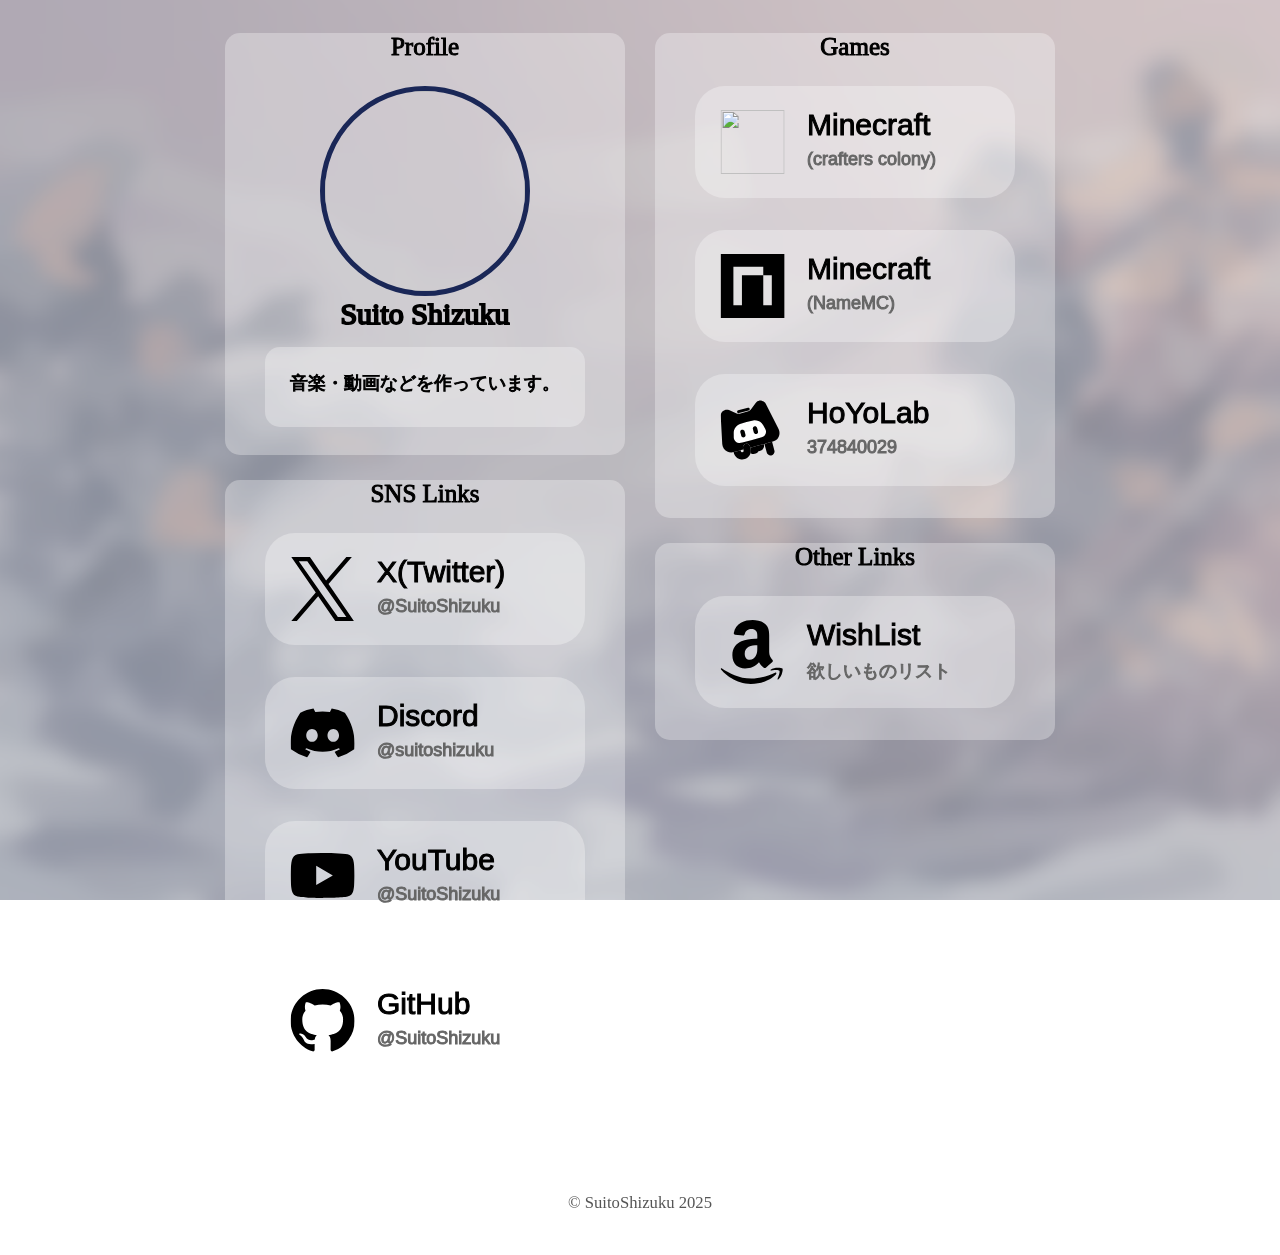
==== index.html @ c830a1cd "v1.4" ====
<!DOCTYPE html>
<html lang="ja">
<!-- V1.4 -->
<head>
    <meta charset="UTF-8">
    <meta name="viewport" content="width=device-width, initial-scale=1.0 user-scalable=no">
    <link rel="icon" href="images/site_icon.png" type="image/png">
    <link rel="stylesheet" href="style.css">
    <title>Shizukuのリンクまとめ</title>
    <meta name="description" content="SuitoShizukuのSNSやゲームのIDなどをまとめています。">
    <meta name="author" content="Shizuku">
    <meta name="theme-color" content="#1a2757">
    <meta http-equiv="Expires" content="0">
    <meta name="twitter:card" content="ShizukuのSNSとか">
    <meta name="twitter:site" content="@SuitoShizuku">
    <meta name="twitter:title" content="Shizuku's SNS">
    <meta name="twitter:description" content="SuitoShizukuのSNSやゲームのIDなどをまとめています。">
    <meta name="twitter:image" content="./images/banner">
    <meta property="og:url" content="https://links.suitomizu.com/">
    <meta property="og:type" content="article">
    <meta property="og:title" content="Shizukuのリンクまとめ">
    <meta property="og:description" content="SuitoShizukuのSNSやゲームのIDなどをまとめています。">
    <meta property="og:site_name" content="MizuSite">
    <meta property="og:image" content="https://links.suitomizu.com/images/banner.png">
</head>

<body>
    <div class="root">
        <div class="center">
            <div class="side-view">
                <div class="profile section">
                    <p class="title">Profile</p>
                    <img src="./images/icon.png" class="my-icon">
                    <div class="name">Suito Shizuku</div>
                    <div class="description">
                        <p class="description-text">音楽・動画などを作っています。</p>
                    </div>
                    <br>
                </div>
                <div class="links section">
                    <p class="title">SNS Links</p>
                    <div class="link-space">
                        <button class="link" onclick="window.open('https\:\/\/x.com/SuitoShizuku')">
                            <svg class="link-icon" width="calc(1200 * 0.08)" height="calc(1227 * 0.08)"
                                viewbox="0 0 1200 1227" xmlns="http://www.w3.org/2000/svg">
                                <path
                                    d="m714.163 519.284 446.727-519.284h-105.86l-387.893 450.887-309.809-450.887h-357.328l468.492 681.821-468.492 544.549h105.866l409.625-476.152 327.181 476.152h357.328l-485.863-707.086zm-144.998 168.544-47.468-67.894-377.686-540.2396h162.604l304.797 435.9906 47.468 67.894 396.2 566.721h-162.604l-323.311-462.446z">
                                </path>
                            </svg>
                            <a class="link-name">X(Twitter)</a>
                            <p class="link-subtext">@SuitoShizuku</p>
                        </button>
                    </div>
                    <div class="link-space">
                        <button class="link" onclick="window.open('https\:\/\/discord.com/users/926338244222812250')">
                            <svg xmlns="http://www.w3.org/2000/svg" width="96" height="96" fill="currentColor"
                                class="link-icon" viewBox="0 0 16 16">
                                <path
                                    d="M13.545 2.907a13.2 13.2 0 0 0-3.257-1.011.05.05 0 0 0-.052.025c-.141.25-.297.577-.406.833a12.2 12.2 0 0 0-3.658 0 8 8 0 0 0-.412-.833.05.05 0 0 0-.052-.025c-1.125.194-2.22.534-3.257 1.011a.04.04 0 0 0-.021.018C.356 6.024-.213 9.047.066 12.032q.003.022.021.037a13.3 13.3 0 0 0 3.995 2.02.05.05 0 0 0 .056-.019q.463-.63.818-1.329a.05.05 0 0 0-.01-.059l-.018-.011a9 9 0 0 1-1.248-.595.05.05 0 0 1-.02-.066l.015-.019q.127-.095.248-.195a.05.05 0 0 1 .051-.007c2.619 1.196 5.454 1.196 8.041 0a.05.05 0 0 1 .053.007q.121.1.248.195a.05.05 0 0 1-.004.085 8 8 0 0 1-1.249.594.05.05 0 0 0-.03.03.05.05 0 0 0 .003.041c.24.465.515.909.817 1.329a.05.05 0 0 0 .056.019 13.2 13.2 0 0 0 4.001-2.02.05.05 0 0 0 .021-.037c.334-3.451-.559-6.449-2.366-9.106a.03.03 0 0 0-.02-.019m-8.198 7.307c-.789 0-1.438-.724-1.438-1.612s.637-1.613 1.438-1.613c.807 0 1.45.73 1.438 1.613 0 .888-.637 1.612-1.438 1.612m5.316 0c-.788 0-1.438-.724-1.438-1.612s.637-1.613 1.438-1.613c.807 0 1.451.73 1.438 1.613 0 .888-.631 1.612-1.438 1.612" />
                            </svg>
                            <a class="link-name">Discord</a>
                            <p class="link-subtext">@suitoshizuku</p>
                        </button>
                    </div>
                    <div class="link-space">
                        <button class="link" onclick="window.open('https\:\/\/youtube.com/@SuitoShizuku')">
                            <svg xmlns="http://www.w3.org/2000/svg" width="96" height="96" fill="currentColor"
                                class="link-icon" viewBox="0 0 16 16">
                                <path
                                    d="M8.051 1.999h.089c.822.003 4.987.033 6.11.335a2.01 2.01 0 0 1 1.415 1.42c.101.38.172.883.22 1.402l.01.104.022.26.008.104c.065.914.073 1.77.074 1.957v.075c-.001.194-.01 1.108-.082 2.06l-.008.105-.009.104c-.05.572-.124 1.14-.235 1.558a2.01 2.01 0 0 1-1.415 1.42c-1.16.312-5.569.334-6.18.335h-.142c-.309 0-1.587-.006-2.927-.052l-.17-.006-.087-.004-.171-.007-.171-.007c-1.11-.049-2.167-.128-2.654-.26a2.01 2.01 0 0 1-1.415-1.419c-.111-.417-.185-.986-.235-1.558L.09 9.82l-.008-.104A31 31 0 0 1 0 7.68v-.123c.002-.215.01-.958.064-1.778l.007-.103.003-.052.008-.104.022-.26.01-.104c.048-.519.119-1.023.22-1.402a2.01 2.01 0 0 1 1.415-1.42c.487-.13 1.544-.21 2.654-.26l.17-.007.172-.006.086-.003.171-.007A100 100 0 0 1 7.858 2zM6.4 5.209v4.818l4.157-2.408z" />
                            </svg>
                            <a class="link-name">YouTube</a>
                            <p class="link-subtext">@SuitoShizuku</p>
                        </button>
                    </div>
                    <div class="link-space">
                        <button class="link" onclick="window.open('https\:\/\/github.com/SuitoShizuku')">
                            <svg class="link-icon" xmlns="http://www.w3.org/2000/svg" viewBox="0 0 16 16" width="96"
                                height="96">
                                <path fill-rule="evenodd"
                                    d="M8 0C3.58 0 0 3.58 0 8c0 3.54 2.29 6.53 5.47 7.59.4.07.55-.17.55-.38 0-.19-.01-.82-.01-1.49-2.01.37-2.53-.49-2.69-.94-.09-.23-.48-.94-.82-1.13-.28-.15-.68-.52-.01-.53.63-.01 1.08.58 1.23.82.72 1.21 1.87.87 2.33.66.07-.52.28-.87.51-1.07-1.78-.2-3.64-.89-3.64-3.95 0-.87.31-1.59.82-2.15-.08-.2-.36-1.02.08-2.12 0 0 .67-.21 2.2.82.64-.18 1.32-.27 2-.27.68 0 1.36.09 2 .27 1.53-1.04 2.2-.82 2.2-.82.44 1.1.16 1.92.08 2.12.51.56.82 1.27.82 2.15 0 3.07-1.87 3.75-3.65 3.95.29.25.54.73.54 1.48 0 1.07-.01 1.93-.01 2.2 0 .21.15.46.55.38A8.013 8.013 0 0016 8c0-4.42-3.58-8-8-8z">
                                </path>
                            </svg>
                            <a class="link-name">GitHub</a>
                            <p class="link-subtext">@SuitoShizuku</p>
                        </button>
                    </div>
                </div>
            </div>
            <div class="side-view">
                <div class="links games section">
                    <p class="title">Games</p>
                    <div class="link-space">
                        <button class="link"
                            onclick="window.open('https\:\/\/minecraft-mcworld.com/author/2bc1e621463874087d52cda084023d1f29a68684/')">
                            <img src="https://minecraft-mcworld.com/wp-content/uploads/crafters_colony_logo_icon_black.png"
                                , height="96" width="96" class="link-icon">
                            <a class="link-name">Minecraft</a>
                            <p class="link-subtext">(crafters colony)</p>
                        </button>
                    </div>
                    <div class="link-space">
                        <button class="link" onclick="window.open('https\:\/\/ja.namemc.com/profile/zKtn')">
                            <svg xmlns="http://www.w3.org/2000/svg" viewBox="0 0 24 24" height="96" width="96"
                                class="link-icon">
                                <path d="M0 0v24h24V0Zm4.8 4.8H16V8h3.2v11.2H16V8H8v11.2H4.8V8Z" fill="#000000"
                                    stroke-width="1" />
                            </svg>
                            <a class="link-name">Minecraft</a>
                            <p class="link-subtext">(NameMC)</p>
                        </button>
                    </div>
                    <div class="link-space">
                        <button class="link"
                            onclick="window.open('https\:\/\/www.hoyolab.com/accountCenter/postList?id=374840029')">
                            <svg xmlns="http://www.w3.org/2000/svg" class="link-icon" viewBox="0 0 807 807">
                                <defs>
                                    <style>
                                        .st0 {
                                            fill: #fff;
                                        }

                                        .st1 {
                                            stroke: #000;
                                        }

                                        .st1,
                                        .st2 {
                                            stroke-miterlimit: 10;
                                            stroke-width: 0px;
                                        }

                                        .st2 {
                                            fill: none;
                                            stroke: #fff;
                                        }
                                    </style>
                                </defs>
                                <path class="st0"
                                    d="M410.41,282.51c37.83-7.39,78.75,5.15,105.79,32.61,15.6,15.09,24.41,35.25,35.27,53.67,6.62,12.57,15.21,24.35,18.74,38.31,5.91,22.06.46,46.75-14.1,64.35-9.57,11.84-23.06,20.17-37.63,24.36-80.19,25.06-161.41,46.89-243.24,65.93-14.35,3.02-28.79,7.76-43.65,6.02-26.19-2.3-50.27-20.08-60.1-44.47-6.87-15.4-5.54-32.56-5.84-48.97.22-22.48-2.51-45.5,3.99-67.39,9.89-36.64,38.63-67.32,74.42-79.8,54.09-19.39,109.86-34.19,166.35-44.62M424.62,358.19c-13.02,4.16-21.17,19.07-17.55,32.3,3.91,15.06,7.94,30.09,12.1,45.08,3.67,13.51,18.88,22.35,32.43,18.67,14.25-2.99,23.92-18.79,20.07-32.85-3.92-15.34-8.03-30.63-12.32-45.88-4.16-14.11-20.92-22.54-34.72-17.33M266.63,400.52c-13.24,4.15-21.44,19.39-17.58,32.76,4.07,15.24,7.95,30.56,12.37,45.7,4.24,13.65,20.35,21.83,33.87,17.16,13.43-3.89,22.01-19.17,18.19-32.66-4.02-15.37-7.99-30.78-12.41-46.03-4.35-13.82-20.81-21.97-34.43-16.93" />
                                <path class="st1"
                                    d="M424.62,358.19c13.81-5.2,30.56,3.22,34.72,17.33,4.29,15.24,8.39,30.54,12.31,45.88,3.86,14.05-5.82,29.85-20.06,32.85-13.55,3.67-28.76-5.16-32.43-18.68-4.16-14.99-8.2-30.02-12.1-45.08-3.62-13.23,4.53-28.14,17.56-32.3M266.63,400.52c13.63-5.04,30.09,3.11,34.43,16.93,4.42,15.25,8.39,30.65,12.41,46.03,3.82,13.49-4.76,28.77-18.19,32.66-13.51,4.68-29.62-3.51-33.87-17.16-4.41-15.14-8.29-30.46-12.37-45.7-3.86-13.36,4.35-28.61,17.59-32.76M552.78,578.97c32.19-8.15,64.28-16.74,96.24-25.75,10.44,37.07,20.13,74.39,30.05,111.63,6.82,26.67-12.97,55.9-40,60.11-24.7,5.04-50.9-12.03-57.06-36.28-9.75-36.58-19.81-73.06-29.23-109.7M282.71,614.42c3.64-19.64,21.5-35.29,41.41-36.49,15.68-1.07,31.61,6.66,40.44,19.68,5.98,8.54,7.8,19.03,10.56,28.89,7.29,22.8,9.37,47.71,2.21,70.82-6.79,22.32-20.7,42.44-39.47,56.3-22.41,16.77-51.44,24.35-79.18,20.65-31.54-3.95-60.84-22.54-77.81-49.4-8.26-12.57-12.95-27.06-16.46-41.57.92-.26,2.76-.82,3.67-1.11,28.06-7.37,56.19-14.57,84.04-22.68,2.3,7.67,3.1,17.07,10.58,21.72,8.71,6.2,22.24,2.41,26.48-7.39,3.91-7.73-.06-16.13-1.9-23.8-3.01-11.57-7.54-23.54-4.58-35.62" />
                                <path
                                    d="M453.74,50.93c17.47-15.45,42.35-21.9,65.12-16.96,22.46,4.53,42.07,20.16,52.2,40.61,49.24,96.86,98.33,193.76,147.5,290.66,5.06,10.17,10.55,20.13,15.13,30.56,11.23,25.62,12.26,55.43,3.05,81.82-9.07,26.73-28.57,49.71-53.47,62.99-10.71,5.96-22.54,9.31-34.25,12.61-31.96,9.01-64.05,17.6-96.24,25.75-1.42.31-4.25.96-5.67,1.28-57.25,15.74-114.68,30.75-171.98,46.25-2.76-9.86-4.58-20.34-10.57-28.88-8.83-13.02-24.76-20.76-40.44-19.69-19.92,1.21-37.78,16.85-41.41,36.49-2.97,12.07,1.56,24.04,4.58,35.61-11.73,3.11-23.5,6.13-35.16,9.48-27.87,8.12-55.99,15.32-84.05,22.68-27.9,7.74-58.64,6.18-84.61-7.17-36.01-17.46-60.8-55.21-62.8-95.14C14.17,462.2,7.93,344.51,1.55,226.81,0,204.48,9.11,181.76,25.65,166.65c20.91-19.81,53.57-25.53,80.03-14.22,32.34,14.04,64.44,28.63,96.76,42.69,11.98,5.22,25.63,5.86,38.14,2.26,36.58-9.79,73.18-19.54,109.72-29.42,12.73-3.36,23.89-11.05,31.56-21.75,17.17-23.41,34.21-46.91,51.33-70.35,6.4-8.64,12.29-17.87,20.55-24.92M410.41,282.51c-56.5,10.44-112.26,25.24-166.36,44.63-35.79,12.48-64.53,43.16-74.43,79.8-6.49,21.88-3.77,44.91-3.98,67.39.29,16.41-1.04,33.56,5.84,48.96,9.82,24.39,33.9,42.17,60.09,44.48,14.86,1.73,29.31-2.99,43.65-6.03,81.83-19.03,163.04-40.86,243.24-65.92,14.57-4.19,28.07-12.52,37.64-24.35,14.55-17.61,20-42.3,14.09-64.36-3.53-13.95-12.11-25.74-18.74-38.31-10.86-18.42-19.66-38.58-35.27-53.67-27.05-27.46-67.97-40-105.78-32.61" />
                                <path
                                    d="M345.02,122.41c10.08-2.84,21.23,4.95,22.25,15.3,1.4,9.07-5.2,18.15-14.09,20.06-40.56,10.92-81.13,21.78-121.72,32.58-10.1,3.31-21.74-4.05-23.06-14.57-1.66-8.97,4.62-18.28,13.44-20.38,41.04-11.08,82.11-22.07,123.19-32.99M375.13,626.5c57.3-15.51,114.74-30.52,171.98-46.25-.33.74-.95,2.23-1.27,2.98,5.82,20.72,1.6,44.06-11.88,60.95-13.21,17.43-34.99,26.77-56.64,26.63-7.43,13.4-19.09,24.54-33.28,30.53-19.1,8.34-42.06,7.31-60.2-3.07-1.92-1.5-4.27-1.21-6.51-.93,7.16-23.12,5.09-48.02-2.21-70.83" />
                                <path class="st2"
                                    d="M252.15,659.56c2.29,7.67,3.1,17.03,10.56,21.67,8.71,6.2,22.24,2.41,26.48-7.39,3.91-7.73-.06-16.13-1.9-23.8-3.01-11.57-7.54-23.54-4.58-35.62M168.09,682.19,282.71,614.42c3.64-19.64,21.5-35.29,41.41-36.49,15.68-1.07,31.61,6.66,40.44,19.68,5.98,8.54,7.8,19.03,10.56,28.89,7.29,22.8,9.37,47.71,2.21,70.82-6.79,22.32-20.7,42.44-39.47,56.3-22.41,16.77-51.44,24.35-79.18,20.65-31.54-3.95-60.84-22.54-77.81-49.4-8.25-12.56-12.94-27.03-16.44-41.52" />
                            </svg>
                            <a class="link-name">HoYoLab</a>
                            <p class="link-subtext">374840029</p>
                        </button>
                    </div>
                </div>
                <div class="links others section">
                    <p class="title">Other Links</p>
                    <div class="link-space">
                        <button class="link" onclick="window.open('https\:\/\/wishlist.suitomizu.com')">
                            <svg xmlns="http://www.w3.org/2000/svg" width="96" height="96" fill="currentColor"
                                class="link-icon" viewBox="0 0 16 16">
                                <path
                                    d="M10.813 11.968c.157.083.36.074.5-.05l.005.005a90 90 0 0 1 1.623-1.405c.173-.143.143-.372.006-.563l-.125-.17c-.345-.465-.673-.906-.673-1.791v-3.3l.001-.335c.008-1.265.014-2.421-.933-3.305C10.404.274 9.06 0 8.03 0 6.017 0 3.77.75 3.296 3.24c-.047.264.143.404.316.443l2.054.22c.19-.009.33-.196.366-.387.176-.857.896-1.271 1.703-1.271.435 0 .929.16 1.188.55.264.39.26.91.257 1.376v.432q-.3.033-.621.065c-1.113.114-2.397.246-3.36.67C3.873 5.91 2.94 7.08 2.94 8.798c0 2.2 1.387 3.298 3.168 3.298 1.506 0 2.328-.354 3.489-1.54l.167.246c.274.405.456.675 1.047 1.166ZM6.03 8.431C6.03 6.627 7.647 6.3 9.177 6.3v.57c.001.776.002 1.434-.396 2.133-.336.595-.87.961-1.465.961-.812 0-1.286-.619-1.286-1.533M.435 12.174c2.629 1.603 6.698 4.084 13.183.997.28-.116.475.078.199.431C13.538 13.96 11.312 16 7.57 16 3.832 16 .968 13.446.094 12.386c-.24-.275.036-.4.199-.299z" />
                                <path
                                    d="M13.828 11.943c.567-.07 1.468-.027 1.645.204.135.176-.004.966-.233 1.533-.23.563-.572.961-.762 1.115s-.333.094-.23-.137c.105-.23.684-1.663.455-1.963-.213-.278-1.177-.177-1.625-.13l-.09.009q-.142.013-.233.024c-.193.021-.245.027-.274-.032-.074-.209.779-.556 1.347-.623" />
                            </svg>
                            <a class="link-name">WishList</a>
                            <p class="link-subtext">欲しいものリスト</p>
                        </button>
                    </div>
                </div>
            </div>
        </div>
    </div>
</body>
<footer class="footer">
    <div class="footer-text">
        <small>&copy; SuitoShizuku 2025</small>
    </div>
</footer>

</html>
---- style.css ----
:root {
    background-image: url("./images/background.png");
    background-size: cover;
    background-position-x: 50%;
    background-attachment: fixed;
    display: flex;
    justify-content: center;
    font-family: 'ヒラギノ角ゴシック', 'Meiryo UI';
    user-select: none;
    -webkit-user-select: none;
    -webkit-user-drag: none;
    -moz-user-select: none;
    -ms-user-select: none;
}

.can-selection {
    user-select: text;
}

@media screen and (max-width: 900px) {

    .center {
        text-align: center;
        margin: 0 auto;
        min-width: 450px;
    }


    .section {
        margin: auto;
        max-width: 400px;
        -webkit-text-stroke-width: 1px;
        font-size: 25px;
        border-radius: 15px;
        background-color: rgba(255, 255, 255, 0.3);
    }

}
@media screen and (min-width: 901px) {

    .center {
        text-align: center;
        margin: 0 auto;
        max-width: 900px;
        display: flex;
        justify-content: space-around;
    }


    .section {
        margin: auto;
        max-width: 400px;
        -webkit-text-stroke-width: 1px;
        font-size: 25px;
        border-radius: 15px;
        background-color: rgba(255, 255, 255, 0.3);
    }

    .side-view{
        width: 430px;
    }

}

.my-icon {
    pointer-events: none;
    border-radius: 50%;
    height: 200px;
    width: 200px;
    border-width: 5px;
    border-color: #1a2757;
    border-style: solid;
}

.description {
    width: 20rem;
    height: 80px;
    border-radius: 15px;
    background-color: rgba(255, 255, 255, 0.3);
    font-size: 18px;
    margin: 0 auto;
    position: relative;
}

.description-text {
    position: absolute;
    top: 50%;
    left: 50%;
    transform: translate(-50%, -140%);
    width: 15em;
}

.name {
    font-size: 30px;
    -webkit-text-stroke-width: 2px;
    -webkit-text-stroke-color: #000;
    color: #000;
    height: 50px;
}

.link-space {
    height: 9rem;
}

.link {
    width: 20rem;
    height: 7rem;
    background-color: rgba(255, 255, 255, 0.3);
    color: #000;
    border-radius: 30px;
    border-width: 0px;
    position: relative;
    transition: 0.2s;
}

.link:hover {
    transform: scale(1.1);
}

@keyframes scale-up {
    to {
        transform: scale(1.1);
    }
}

.link-icon {
    width: 4rem;
    height: 4rem;
    position: absolute;
    top: 50%;
    left: 0%;
    transform: translate(40%, -50%);
}

.link-name {
    font-size: 30px;
    -webkit-text-stroke-width: 1px;
    -webkit-text-stroke-color: #000;
    color: #000;
    text-align: left;
    position: absolute;
    top: 20%;
    left: 35%;
    transform: translate(0%, 0%);
}

.link-subtext {
    font-size: 18px;
    -webkit-text-stroke-width: 1px;
    -webkit-text-stroke-color: #666;
    color: #666;
    text-align: left;
    position: absolute;
    top: 40%;
    left: 35%;
    transform: translate(0%, 0%);
}

.footer {
    height: 130px;
    text-align: center;
    position: relative;
}

.footer-text {
    background: rgba(255, 255, 255, 0);
    border-top: 3px solid rgba(255, 255, 255, 0.3);
    color: #555;
    font-size: 20px;
    position: absolute;
    width: 100%;
    height: 50%;
    top: 60%;
    left: 0%;
    transform: translate(0%, 0%);
}
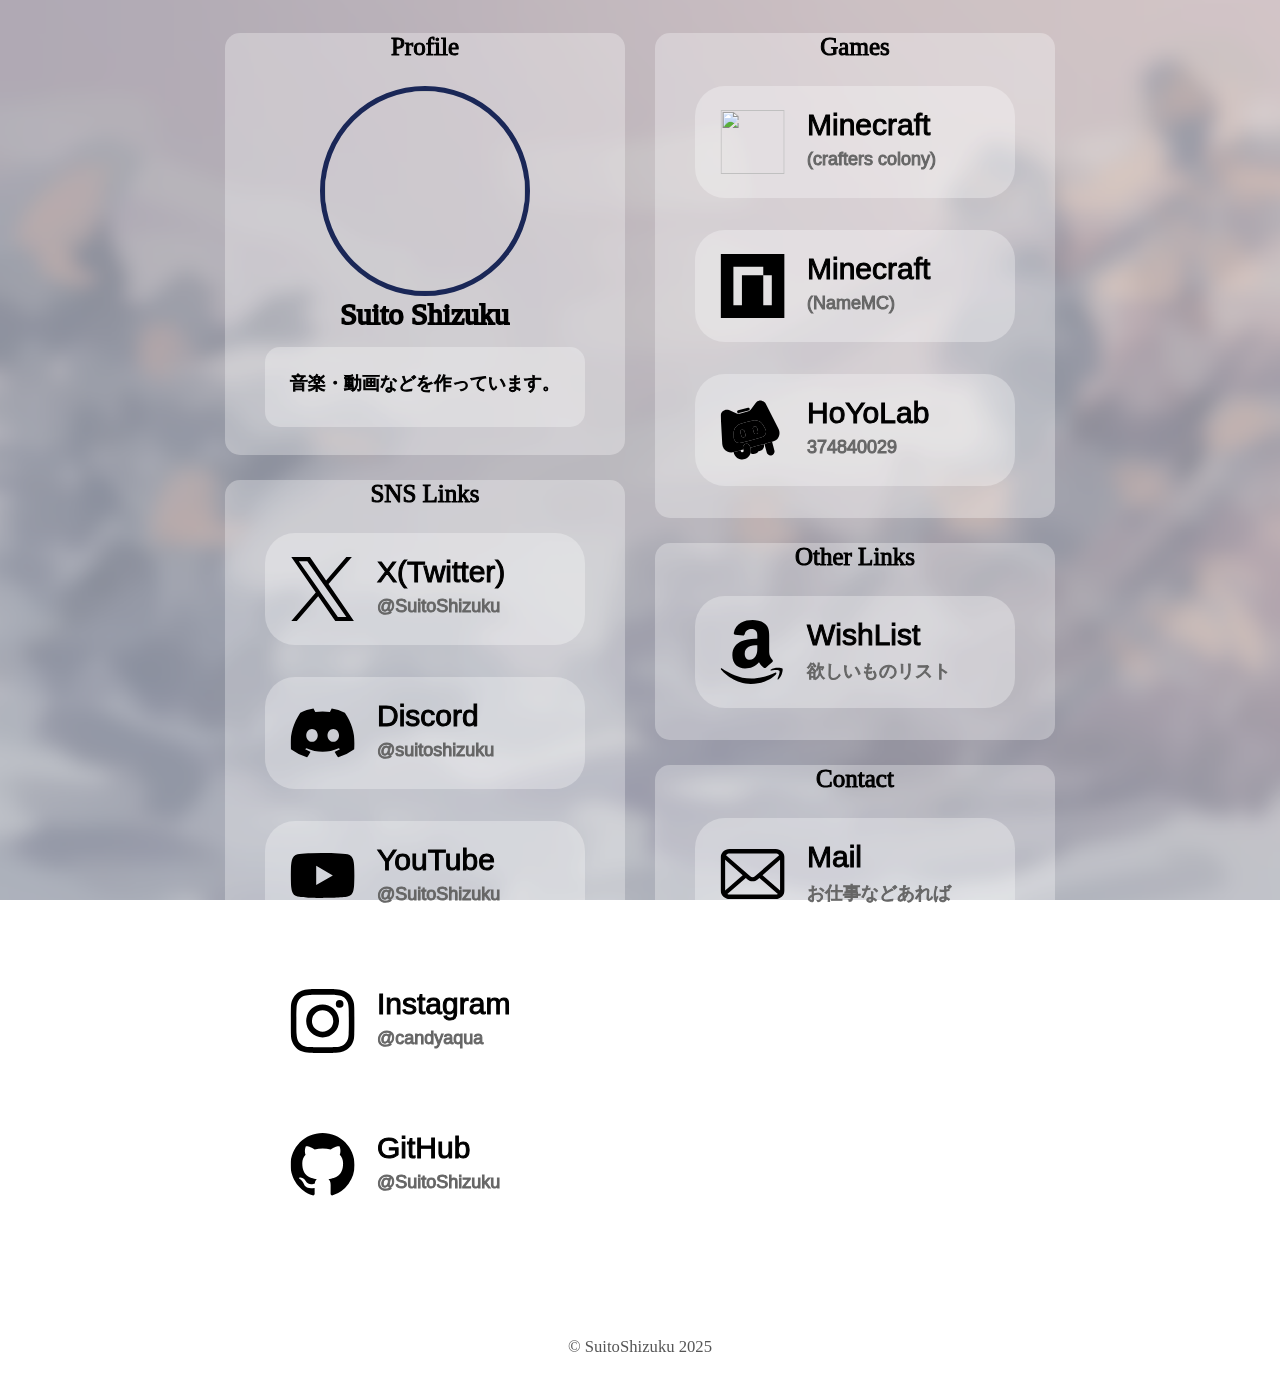
==== commit 206a71e0: "v1.5" ====
--- a/index.html
+++ b/index.html
@@ -1,6 +1,7 @@
 <!DOCTYPE html>
 <html lang="ja">
-<!-- V1.4 -->
+<!-- V1.5 -->
+
 <head>
     <meta charset="UTF-8">
     <meta name="viewport" content="width=device-width, initial-scale=1.0 user-scalable=no">
@@ -74,7 +75,19 @@
                         </button>
                     </div>
                     <div class="link-space">
-                        <button class="link" onclick="window.open('https\:\/\/github.com/SuitoShizuku')">
+                        <button class="link" onclick="window.open('https\:\/\/www.instagram.com/candyaqua/')">
+                            <svg xmlns="http://www.w3.org/2000/svg" id="Layer_1" data-name="Layer 1"
+                                viewBox="0 0 1000 1000" class="link-icon" height="96" width="96">
+                                <path
+                                    d="M295.42,6c-53.2,2.51-89.53,11-121.29,23.48-32.87,12.81-60.73,30-88.45,57.82S40.89,143,28.17,175.92c-12.31,31.83-20.65,68.19-23,121.42S2.3,367.68,2.56,503.46,3.42,656.26,6,709.6c2.54,53.19,11,89.51,23.48,121.28,12.83,32.87,30,60.72,57.83,88.45S143,964.09,176,976.83c31.8,12.29,68.17,20.67,121.39,23s70.35,2.87,206.09,2.61,152.83-.86,206.16-3.39S799.1,988,830.88,975.58c32.87-12.86,60.74-30,88.45-57.84S964.1,862,976.81,829.06c12.32-31.8,20.69-68.17,23-121.35,2.33-53.37,2.88-70.41,2.62-206.17s-.87-152.78-3.4-206.1-11-89.53-23.47-121.32c-12.85-32.87-30-60.7-57.82-88.45S862,40.87,829.07,28.19c-31.82-12.31-68.17-20.7-121.39-23S637.33,2.3,501.54,2.56,348.75,3.4,295.42,6m5.84,903.88c-48.75-2.12-75.22-10.22-92.86-17-23.36-9-40-19.88-57.58-37.29s-28.38-34.11-37.5-57.42c-6.85-17.64-15.1-44.08-17.38-92.83-2.48-52.69-3-68.51-3.29-202s.22-149.29,2.53-202c2.08-48.71,10.23-75.21,17-92.84,9-23.39,19.84-40,37.29-57.57s34.1-28.39,57.43-37.51c17.62-6.88,44.06-15.06,92.79-17.38,52.73-2.5,68.53-3,202-3.29s149.31.21,202.06,2.53c48.71,2.12,75.22,10.19,92.83,17,23.37,9,40,19.81,57.57,37.29s28.4,34.07,37.52,57.45c6.89,17.57,15.07,44,17.37,92.76,2.51,52.73,3.08,68.54,3.32,202s-.23,149.31-2.54,202c-2.13,48.75-10.21,75.23-17,92.89-9,23.35-19.85,40-37.31,57.56s-34.09,28.38-57.43,37.5c-17.6,6.87-44.07,15.07-92.76,17.39-52.73,2.48-68.53,3-202.05,3.29s-149.27-.25-202-2.53m407.6-674.61a60,60,0,1,0,59.88-60.1,60,60,0,0,0-59.88,60.1M245.77,503c.28,141.8,115.44,256.49,257.21,256.22S759.52,643.8,759.25,502,643.79,245.48,502,245.76,245.5,361.22,245.77,503m90.06-.18a166.67,166.67,0,1,1,167,166.34,166.65,166.65,0,0,1-167-166.34"
+                                    transform="translate(-2.5 -2.5)" />
+                            </svg>
+                            <a class="link-name">Instagram</a>
+                            <p class="link-subtext">@candyaqua</p>
+                        </button>
+                    </div>
+                    <div class="link-space">
+                        <button class="link" onclick="window.open('https\:\/\/github.com/SuitoShizuku/')">
                             <svg class="link-icon" xmlns="http://www.w3.org/2000/svg" viewBox="0 0 16 16" width="96"
                                 height="96">
                                 <path fill-rule="evenodd"
@@ -165,6 +178,40 @@
                             </svg>
                             <a class="link-name">WishList</a>
                             <p class="link-subtext">欲しいものリスト</p>
+                        </button>
+                    </div>
+                </div>
+                <div class="links contact section">
+                    <p class="title">Contact</p>
+                    <div class="link-space">
+                        <button class="link"
+                            onclick="window.open('mailto\:\/\/mizumochi@suitomizu.com?body=\n\n\nlinks.suitomizu.comより')">
+                            <svg version="1.1" id="_x32_" class="link-icon" xmlns="http://www.w3.org/2000/svg"
+                                xmlns:xlink="http://www.w3.org/1999/xlink" x="0px" y="0px" viewBox="0 0 512 512"
+                                height="96" width="96" xml:space="preserve">
+                                <style type="text/css">
+                                    .st0 {
+                                        fill: #000;
+                                    }
+                                </style>
+                                <g>
+                                    <path class="st0" d="M510.678,112.275c-2.308-11.626-7.463-22.265-14.662-31.054c-1.518-1.915-3.104-3.63-4.823-5.345
+		c-12.755-12.818-30.657-20.814-50.214-20.814H71.021c-19.557,0-37.395,7.996-50.21,20.814c-1.715,1.715-3.301,3.43-4.823,5.345
+		C8.785,90.009,3.63,100.649,1.386,112.275C0.464,116.762,0,121.399,0,126.087V385.92c0,9.968,2.114,19.55,5.884,28.203
+		c3.497,8.26,8.653,15.734,14.926,22.001c1.59,1.586,3.169,3.044,4.892,4.494c12.286,10.175,28.145,16.32,45.319,16.32h369.958
+		c17.18,0,33.108-6.145,45.323-16.384c1.718-1.386,3.305-2.844,4.891-4.43c6.27-6.267,11.425-13.741,14.994-22.001v-0.064
+		c3.769-8.653,5.812-18.171,5.812-28.138V126.087C512,121.399,511.543,116.762,510.678,112.275z M46.509,101.571
+		c6.345-6.338,14.866-10.175,24.512-10.175h369.958c9.646,0,18.242,3.837,24.512,10.175c1.122,1.129,2.179,2.387,3.112,3.637
+		L274.696,274.203c-5.348,4.687-11.954,7.002-18.696,7.002c-6.674,0-13.276-2.315-18.695-7.002L43.472,105.136
+		C44.33,103.886,45.387,102.7,46.509,101.571z M36.334,385.92V142.735L176.658,265.15L36.405,387.435
+		C36.334,386.971,36.334,386.449,36.334,385.92z M440.979,420.597H71.021c-6.281,0-12.158-1.651-17.174-4.552l147.978-128.959
+		l13.815,12.018c11.561,10.046,26.028,15.134,40.36,15.134c14.406,0,28.872-5.088,40.432-15.134l13.808-12.018l147.92,128.959
+		C453.137,418.946,447.26,420.597,440.979,420.597z M475.666,385.92c0,0.529,0,1.051-0.068,1.515L335.346,265.221L475.666,142.8
+		V385.92z"></path>
+                                </g>
+                            </svg>
+                            <a class="link-name">Mail</a>
+                            <p class="link-subtext">お仕事などあれば</p>
                         </button>
                     </div>
                 </div>
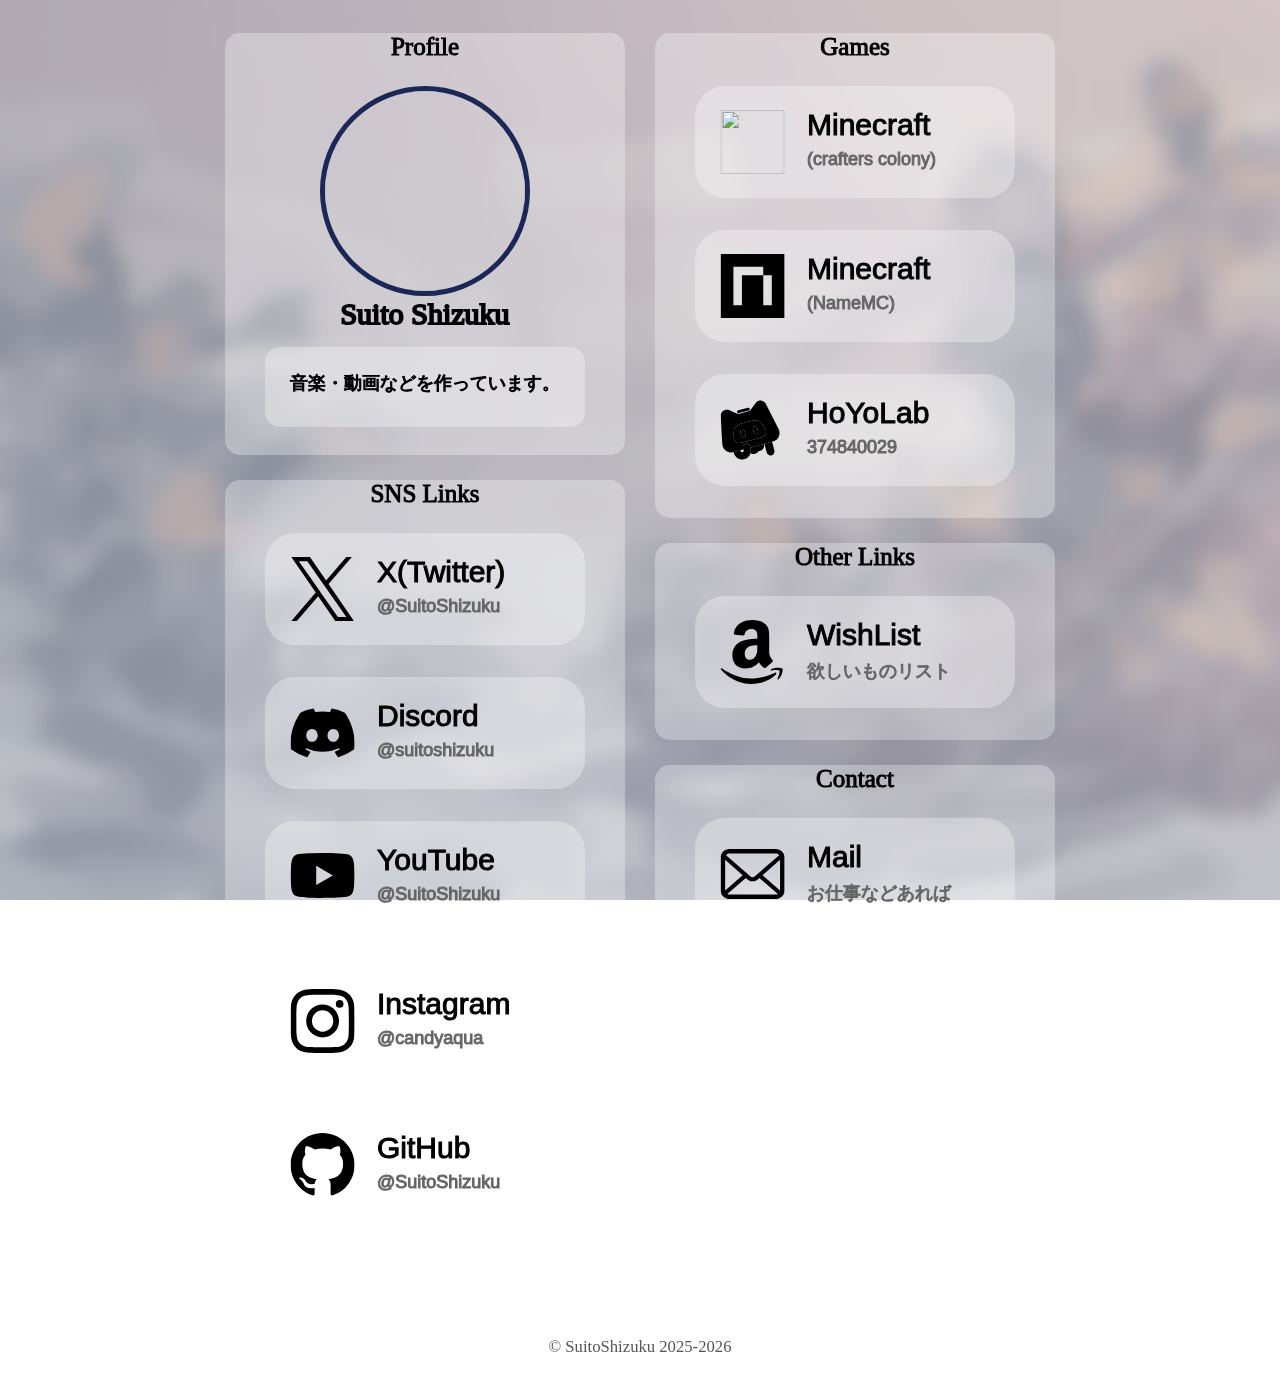
==== commit c255037b: "Update copyright year in footer" ====
--- a/index.html
+++ b/index.html
@@ -221,8 +221,8 @@
 </body>
 <footer class="footer">
     <div class="footer-text">
-        <small>&copy; SuitoShizuku 2025</small>
+        <small>&copy; SuitoShizuku 2025-2026</small>
     </div>
 </footer>
 
-</html>+</html>
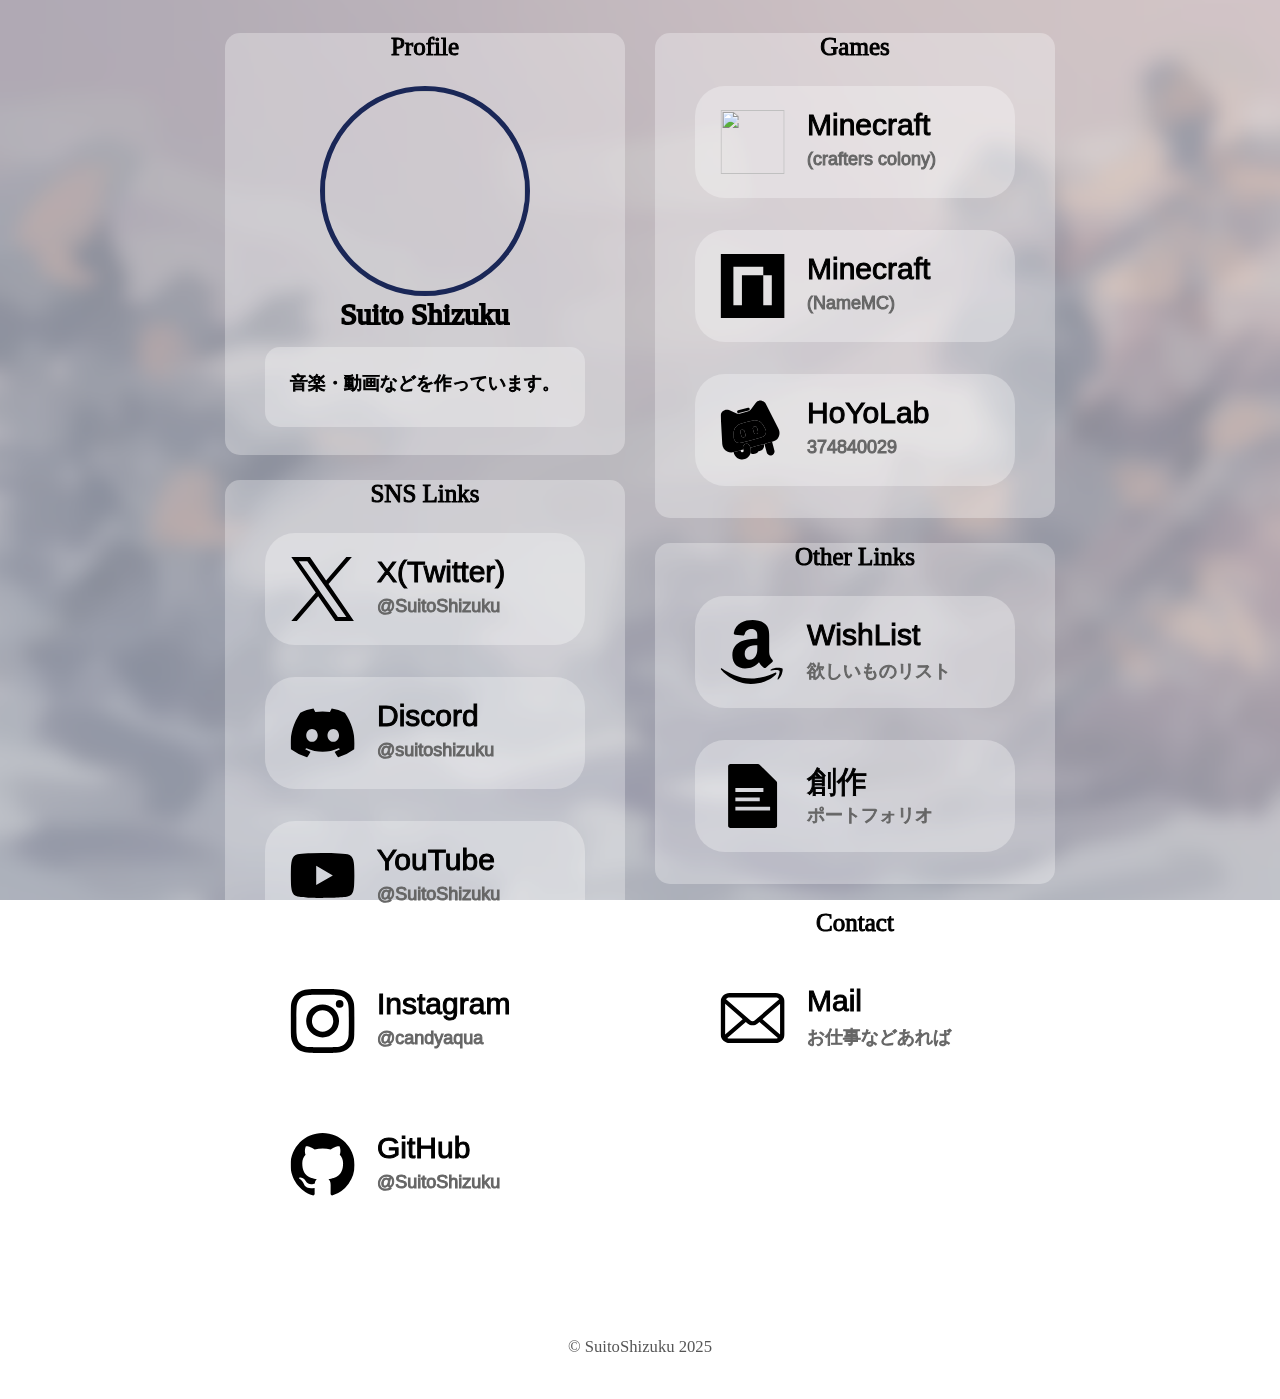
==== commit c6aa1c52: "v1.6 ポートフォリオ追加" ====
--- a/index.html
+++ b/index.html
@@ -178,6 +178,15 @@
                             </svg>
                             <a class="link-name">WishList</a>
                             <p class="link-subtext">欲しいものリスト</p>
+                        </button>
+                    </div>
+                    <div class="link-space">
+                        <button class="link" onclick="window.open('https\:\/\/site.suitomizu.com')">
+                            <svg xmlns="http://www.w3.org/2000/svg" width="96" height="96" viewBox="0 0 645.5 844" class="link-icon">
+                                    <path d="M615.24488,844H30.25512c-16.70944,0-30.25512-13.54568-30.25512-30.25512V30.25512C0,13.54568,13.54568,0,30.25512,0h363.70158c7.93207,0,15.5469,3.11504,21.20479,8.67436l221.28818,217.43298c5.78931,5.68845,9.05033,13.46444,9.05033,21.58076v566.05678c0,16.70944-13.54568,30.25512-30.25512,30.25512ZM465.16001,317.84739H95.64724v50.66667h369.51277v-50.66667ZM417.16001,440.92369H95.64724v50.66667h321.51277v-50.66667ZM553.579,564H95.64724v50.66667h457.93176v-50.66667Z" />
+                            </svg>
+                            <a class="link-name">創作</a>
+                            <p class="link-subtext">ポートフォリオ</p>
                         </button>
                     </div>
                 </div>
@@ -221,8 +230,8 @@
 </body>
 <footer class="footer">
     <div class="footer-text">
-        <small>&copy; SuitoShizuku 2025-2026</small>
+        <small>&copy; SuitoShizuku 2025</small>
     </div>
 </footer>
 
-</html>
+</html>
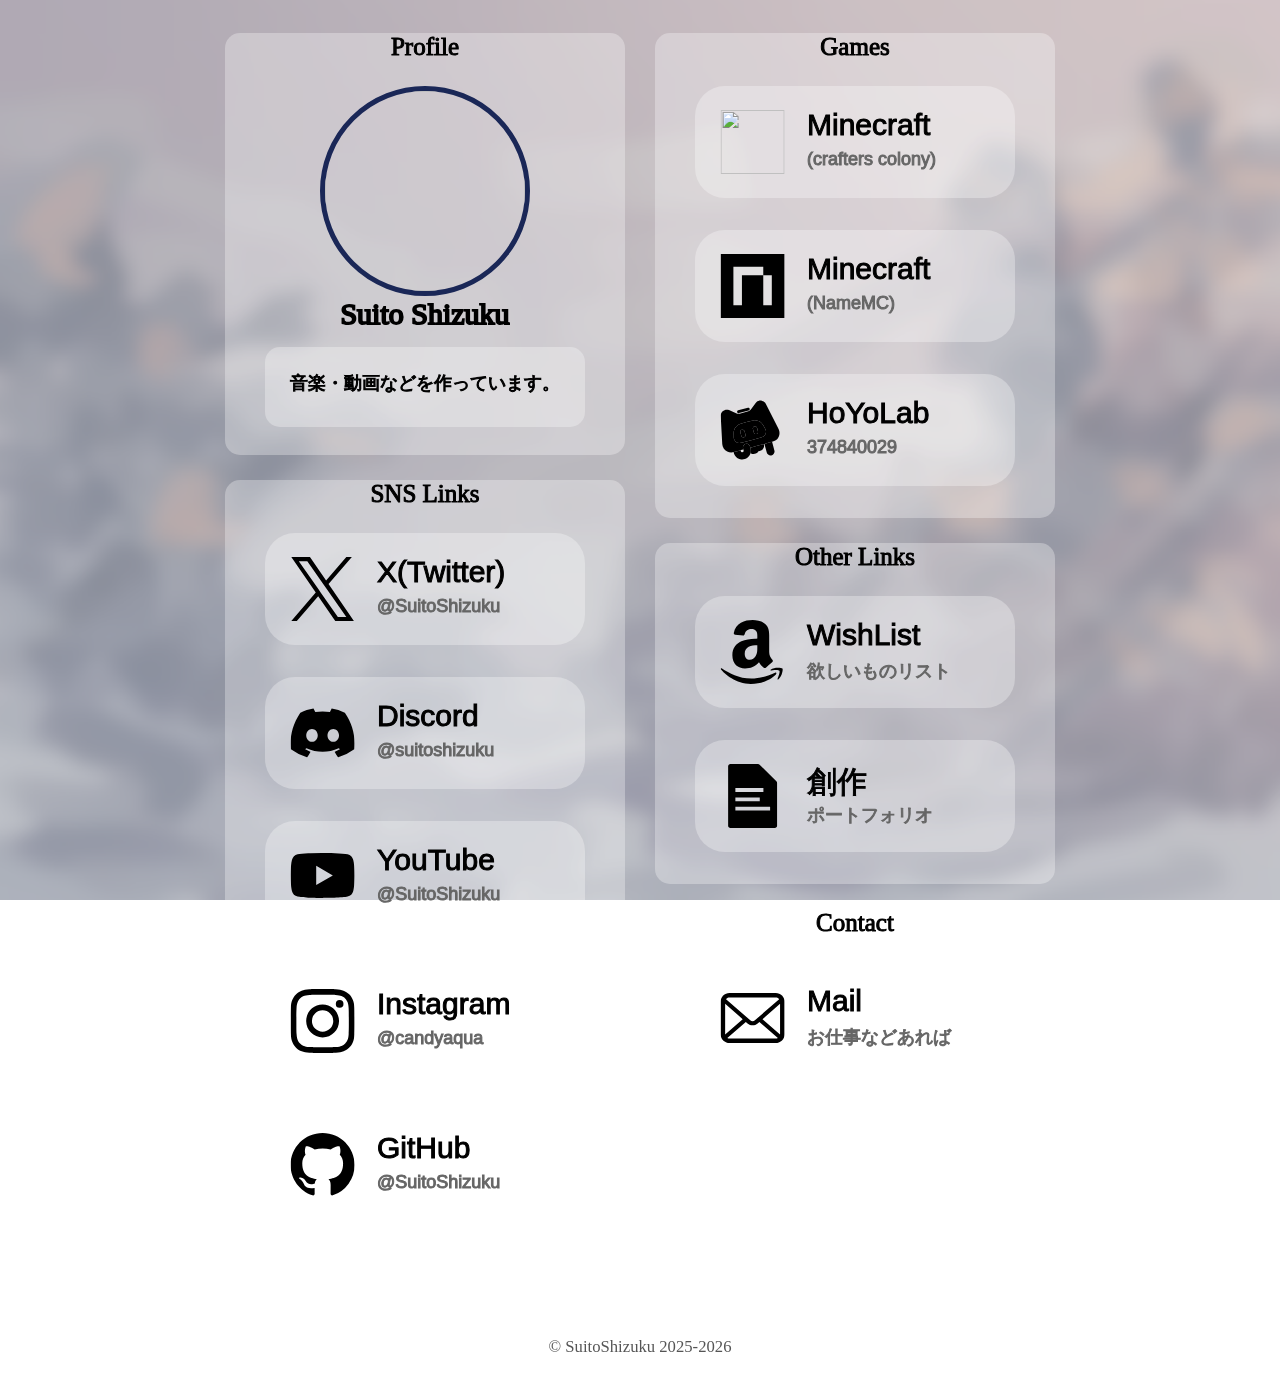
==== commit 36ee3667: "Merge branch 'main' of github.com:SuitoShizuku/links" ====
--- a/index.html
+++ b/index.html
@@ -230,8 +230,8 @@
 </body>
 <footer class="footer">
     <div class="footer-text">
-        <small>&copy; SuitoShizuku 2025</small>
+        <small>&copy; SuitoShizuku 2025-2026</small>
     </div>
 </footer>
 
-</html>+</html>
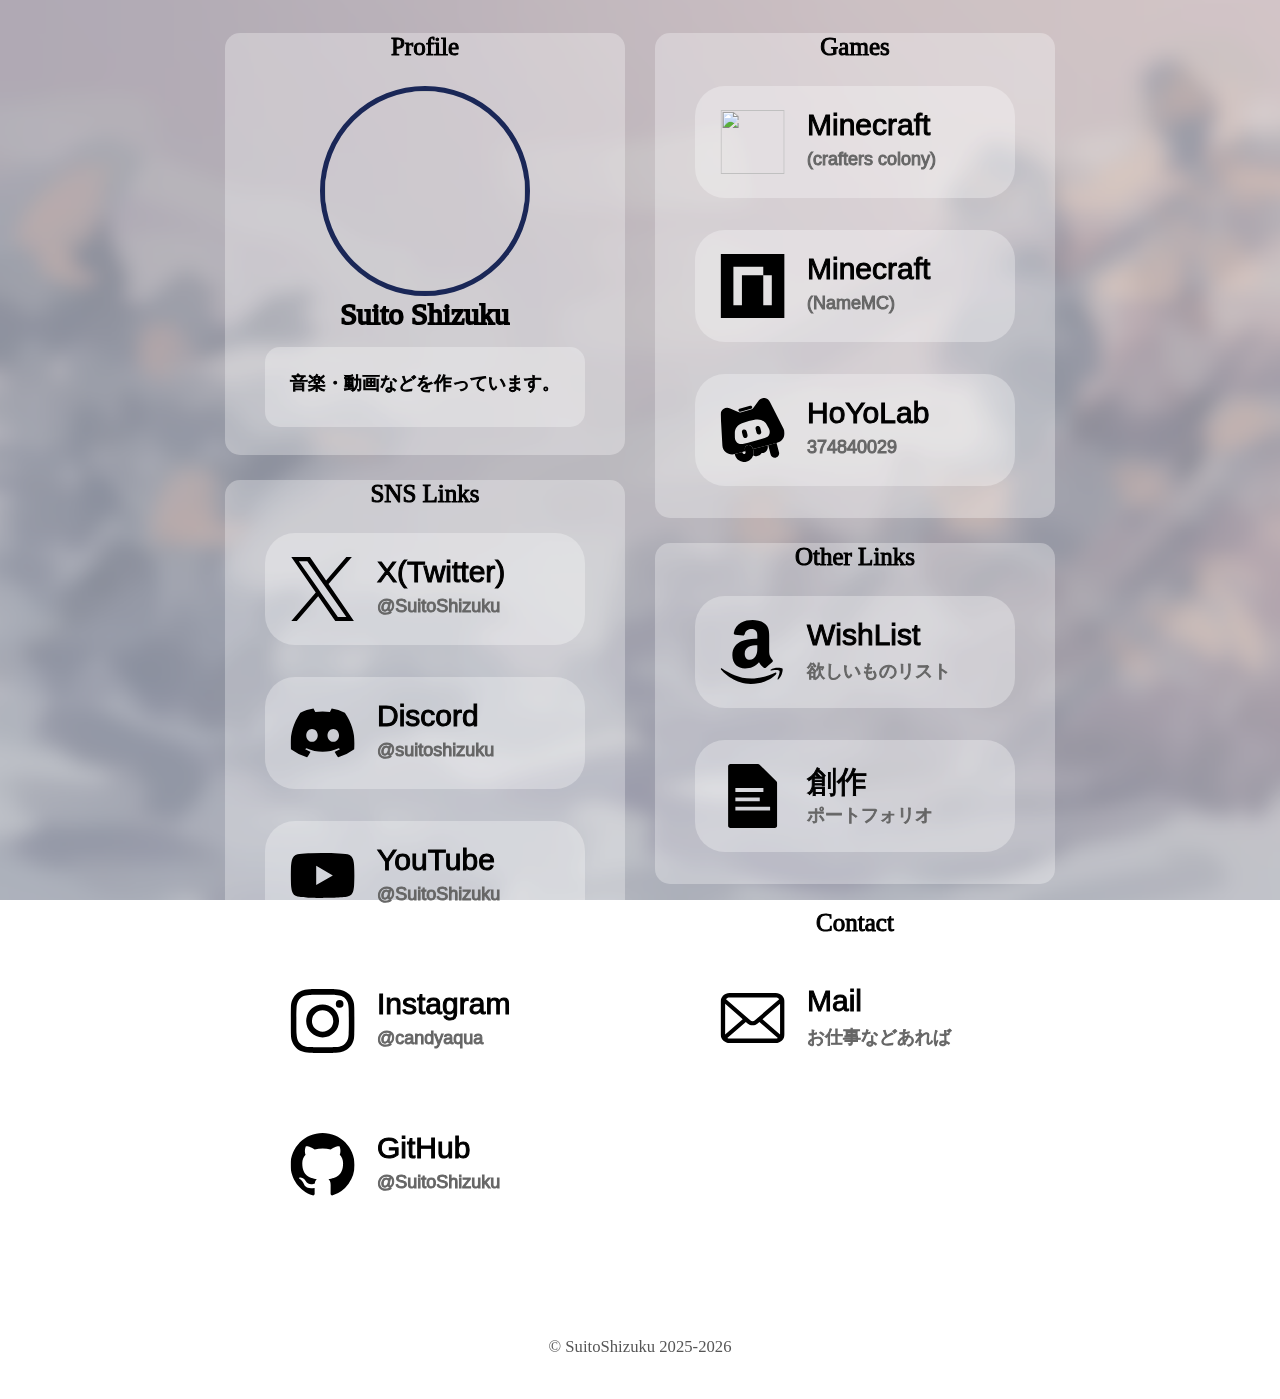
==== commit 12afa08d: "HoYoLabのfaviconの顔が消えたバグを修正 v2.0.6" ====
--- a/index.html
+++ b/index.html
@@ -1,6 +1,6 @@
 <!DOCTYPE html>
 <html lang="ja">
-<!-- V1.5 -->
+<!-- V2.0.6 -->
 
 <head>
     <meta charset="UTF-8">
@@ -126,40 +126,17 @@
                     <div class="link-space">
                         <button class="link"
                             onclick="window.open('https\:\/\/www.hoyolab.com/accountCenter/postList?id=374840029')">
-                            <svg xmlns="http://www.w3.org/2000/svg" class="link-icon" viewBox="0 0 807 807">
-                                <defs>
-                                    <style>
-                                        .st0 {
-                                            fill: #fff;
-                                        }
-
-                                        .st1 {
-                                            stroke: #000;
-                                        }
-
-                                        .st1,
-                                        .st2 {
-                                            stroke-miterlimit: 10;
-                                            stroke-width: 0px;
-                                        }
-
-                                        .st2 {
-                                            fill: none;
-                                            stroke: #fff;
-                                        }
-                                    </style>
-                                </defs>
-                                <path class="st0"
-                                    d="M410.41,282.51c37.83-7.39,78.75,5.15,105.79,32.61,15.6,15.09,24.41,35.25,35.27,53.67,6.62,12.57,15.21,24.35,18.74,38.31,5.91,22.06.46,46.75-14.1,64.35-9.57,11.84-23.06,20.17-37.63,24.36-80.19,25.06-161.41,46.89-243.24,65.93-14.35,3.02-28.79,7.76-43.65,6.02-26.19-2.3-50.27-20.08-60.1-44.47-6.87-15.4-5.54-32.56-5.84-48.97.22-22.48-2.51-45.5,3.99-67.39,9.89-36.64,38.63-67.32,74.42-79.8,54.09-19.39,109.86-34.19,166.35-44.62M424.62,358.19c-13.02,4.16-21.17,19.07-17.55,32.3,3.91,15.06,7.94,30.09,12.1,45.08,3.67,13.51,18.88,22.35,32.43,18.67,14.25-2.99,23.92-18.79,20.07-32.85-3.92-15.34-8.03-30.63-12.32-45.88-4.16-14.11-20.92-22.54-34.72-17.33M266.63,400.52c-13.24,4.15-21.44,19.39-17.58,32.76,4.07,15.24,7.95,30.56,12.37,45.7,4.24,13.65,20.35,21.83,33.87,17.16,13.43-3.89,22.01-19.17,18.19-32.66-4.02-15.37-7.99-30.78-12.41-46.03-4.35-13.82-20.81-21.97-34.43-16.93" />
-                                <path class="st1"
-                                    d="M424.62,358.19c13.81-5.2,30.56,3.22,34.72,17.33,4.29,15.24,8.39,30.54,12.31,45.88,3.86,14.05-5.82,29.85-20.06,32.85-13.55,3.67-28.76-5.16-32.43-18.68-4.16-14.99-8.2-30.02-12.1-45.08-3.62-13.23,4.53-28.14,17.56-32.3M266.63,400.52c13.63-5.04,30.09,3.11,34.43,16.93,4.42,15.25,8.39,30.65,12.41,46.03,3.82,13.49-4.76,28.77-18.19,32.66-13.51,4.68-29.62-3.51-33.87-17.16-4.41-15.14-8.29-30.46-12.37-45.7-3.86-13.36,4.35-28.61,17.59-32.76M552.78,578.97c32.19-8.15,64.28-16.74,96.24-25.75,10.44,37.07,20.13,74.39,30.05,111.63,6.82,26.67-12.97,55.9-40,60.11-24.7,5.04-50.9-12.03-57.06-36.28-9.75-36.58-19.81-73.06-29.23-109.7M282.71,614.42c3.64-19.64,21.5-35.29,41.41-36.49,15.68-1.07,31.61,6.66,40.44,19.68,5.98,8.54,7.8,19.03,10.56,28.89,7.29,22.8,9.37,47.71,2.21,70.82-6.79,22.32-20.7,42.44-39.47,56.3-22.41,16.77-51.44,24.35-79.18,20.65-31.54-3.95-60.84-22.54-77.81-49.4-8.26-12.57-12.95-27.06-16.46-41.57.92-.26,2.76-.82,3.67-1.11,28.06-7.37,56.19-14.57,84.04-22.68,2.3,7.67,3.1,17.07,10.58,21.72,8.71,6.2,22.24,2.41,26.48-7.39,3.91-7.73-.06-16.13-1.9-23.8-3.01-11.57-7.54-23.54-4.58-35.62" />
-                                <path
-                                    d="M453.74,50.93c17.47-15.45,42.35-21.9,65.12-16.96,22.46,4.53,42.07,20.16,52.2,40.61,49.24,96.86,98.33,193.76,147.5,290.66,5.06,10.17,10.55,20.13,15.13,30.56,11.23,25.62,12.26,55.43,3.05,81.82-9.07,26.73-28.57,49.71-53.47,62.99-10.71,5.96-22.54,9.31-34.25,12.61-31.96,9.01-64.05,17.6-96.24,25.75-1.42.31-4.25.96-5.67,1.28-57.25,15.74-114.68,30.75-171.98,46.25-2.76-9.86-4.58-20.34-10.57-28.88-8.83-13.02-24.76-20.76-40.44-19.69-19.92,1.21-37.78,16.85-41.41,36.49-2.97,12.07,1.56,24.04,4.58,35.61-11.73,3.11-23.5,6.13-35.16,9.48-27.87,8.12-55.99,15.32-84.05,22.68-27.9,7.74-58.64,6.18-84.61-7.17-36.01-17.46-60.8-55.21-62.8-95.14C14.17,462.2,7.93,344.51,1.55,226.81,0,204.48,9.11,181.76,25.65,166.65c20.91-19.81,53.57-25.53,80.03-14.22,32.34,14.04,64.44,28.63,96.76,42.69,11.98,5.22,25.63,5.86,38.14,2.26,36.58-9.79,73.18-19.54,109.72-29.42,12.73-3.36,23.89-11.05,31.56-21.75,17.17-23.41,34.21-46.91,51.33-70.35,6.4-8.64,12.29-17.87,20.55-24.92M410.41,282.51c-56.5,10.44-112.26,25.24-166.36,44.63-35.79,12.48-64.53,43.16-74.43,79.8-6.49,21.88-3.77,44.91-3.98,67.39.29,16.41-1.04,33.56,5.84,48.96,9.82,24.39,33.9,42.17,60.09,44.48,14.86,1.73,29.31-2.99,43.65-6.03,81.83-19.03,163.04-40.86,243.24-65.92,14.57-4.19,28.07-12.52,37.64-24.35,14.55-17.61,20-42.3,14.09-64.36-3.53-13.95-12.11-25.74-18.74-38.31-10.86-18.42-19.66-38.58-35.27-53.67-27.05-27.46-67.97-40-105.78-32.61" />
-                                <path
-                                    d="M345.02,122.41c10.08-2.84,21.23,4.95,22.25,15.3,1.4,9.07-5.2,18.15-14.09,20.06-40.56,10.92-81.13,21.78-121.72,32.58-10.1,3.31-21.74-4.05-23.06-14.57-1.66-8.97,4.62-18.28,13.44-20.38,41.04-11.08,82.11-22.07,123.19-32.99M375.13,626.5c57.3-15.51,114.74-30.52,171.98-46.25-.33.74-.95,2.23-1.27,2.98,5.82,20.72,1.6,44.06-11.88,60.95-13.21,17.43-34.99,26.77-56.64,26.63-7.43,13.4-19.09,24.54-33.28,30.53-19.1,8.34-42.06,7.31-60.2-3.07-1.92-1.5-4.27-1.21-6.51-.93,7.16-23.12,5.09-48.02-2.21-70.83" />
-                                <path class="st2"
-                                    d="M252.15,659.56c2.29,7.67,3.1,17.03,10.56,21.67,8.71,6.2,22.24,2.41,26.48-7.39,3.91-7.73-.06-16.13-1.9-23.8-3.01-11.57-7.54-23.54-4.58-35.62M168.09,682.19,282.71,614.42c3.64-19.64,21.5-35.29,41.41-36.49,15.68-1.07,31.61,6.66,40.44,19.68,5.98,8.54,7.8,19.03,10.56,28.89,7.29,22.8,9.37,47.71,2.21,70.82-6.79,22.32-20.7,42.44-39.47,56.3-22.41,16.77-51.44,24.35-79.18,20.65-31.54-3.95-60.84-22.54-77.81-49.4-8.25-12.56-12.94-27.03-16.44-41.52" />
-                            </svg>
+                            <svg xmlns="http://www.w3.org/2000/svg" width="96" height="96" class="link-icon" viewBox="0 0 322.25726 322.76333">
+  <g id="_レイヤー_1-2" data-name="レイヤー 1">
+    <path d="M281.92722,226.95164c-6.62788.40062-12.94263,3.02519-19.77044,4.83005-7.70819,2.03757-15.17431,3.42032-22.21906,6.03873-.89001.3308-1.99896.2372-2.92389.48032l-74.02362,19.4567-3.08995-8.06698c-3.41701-8.92083-12.97407-13.74952-21.59554-12.17546-9.06923,1.65581-16.59481,9.47157-16.12344,19.19506.21128,4.35826,1.21894,8.19046,1.79054,11.91354-5.07592.56083-9.87628,2.97315-14.7139,4.21259l-28.55676,7.31648c-3.55315.91035-6.47474,2.13232-9.50361,2.87249-29.4761,7.20317-60.64062-11.77638-62.42645-43.46457L.0572,84.93935c-.68919-12.22918,4.90523-22.99047,13.75905-29.30402,10.23157-7.29601,22.69323-7.6461,33.97389-2.65878l41.00536,18.12896c4.69084,2.07388,10.16303,1.87313,15.10158.53861l48.77657-13.1806c4.91913-1.32927,8.98263-4.27303,11.93205-8.28904l27.54522-37.50634c7.14497-9.72878,18.78842-13.84034,30.64214-12.38181,11.40876,1.40379,20.33014,8.90556,25.89629,19.87535l67.88149,133.7812c14.22461,28.03393.7921,61.65467-29.48062,70.80469-1.93433.58466-3.87557,1.22349-5.16301,2.20407ZM111.40273,231.56123c39.88095-9.56137,78.6528-18.76786,116.76085-31.90556,19.16307-6.60644,24.15928-29.59437,14.9969-45.83787l-11.23233-19.9132c-10.88587-19.29897-32.77863-29.02932-54.73461-24.88248-23.94569,4.52264-46.47122,10.60149-69.44554,18.38292-21.64244,7.33032-36.39327,26.56856-36.19221,49.64704l.19816,22.74512c.08845,10.15305,4.11867,19.53616,11.43856,25.54294,7.69156,6.31177,17.37015,8.81997,28.21022,6.22108Z"/>
+    <path d="M281.92722,226.95164l12.61527,48.23287c3.11297,11.90204-5.88963,23.55579-16.87333,25.62542-12.50305,2.35592-22.97691-5.35636-26.10731-17.58411l-11.62414-45.40541c7.04475-2.61841,14.51087-4.00115,22.21906-6.03873,6.82781-1.80485,13.14257-4.42943,19.77044-4.83005Z"/>
+    <path d="M237.01383,238.30073c1.7895,9.5784,1.17428,19.37479-5.13886,27.47079-5.59061,7.16942-14.46324,11.81012-24.9432,11.98857-7.83,13.77062-24.04687,19.20587-38.71826,12.85748-1.72222-.74521-3.23484-1.27484-4.77187-1.02024,3.42048-10.24419,3.29519-22.05856-.45143-31.8399l74.02362-19.4567Z"/>
+    <path d="M99.8004,69.04478c-4.62609,1.23367-8.71356-2.10358-9.52902-4.98274-1.13145-3.99483.24794-9.27049,4.48144-10.41559l53.66687-14.51605c4.81452-1.30225,9.29638,1.08899,10.41376,5.24663,1.20856,4.4969-.82396,9.14469-5.73271,10.45375l-53.30035,14.21401Z"/>
+    <path d="M204.59497,169.64358c1.59377,6.91975-3.54399,12.6666-9.24545,13.89807-6.55306,1.41541-12.6507-2.99492-14.37929-9.53733l-4.59237-17.38126c-1.76719-6.68849,1.14874-13.22666,7.63724-15.28304,5.69751-1.8057,13.07575.80189,15.02176,7.35497,2.02259,6.81093,3.83185,13.45358,5.55811,20.94859Z"/>
+    <path d="M131.23456,169.55192c2.08015,10.32366,11.37603,28.04432-3.71051,32.08529-7.16524,1.91923-13.25862-2.32882-15.29068-9.8296l-4.70461-17.36577c-1.88945-6.97437,2.50173-13.80995,9.26881-15.0148,6.75587-1.20285,12.98405,2.914,14.43699,10.12487Z"/>
+    <path d="M162.99021,257.75743c3.74662,9.78134,3.87192,21.59571.45143,31.8399-7.04747,21.10684-26.95771,34.84342-49.44504,33.0008-21.43775-1.75661-39.29905-18.05083-42.79905-39.57301,3.02887-.74017,5.95046-1.96214,9.50361-2.87249l28.55676-7.31648c1.13052,5.20028,2.87069,10.54606,9.29916,10.0869,3.36039-.24002,6.17454-2.48249,7.13628-6.25474.8489-3.32962-1.33455-5.52407-1.72155-8.04475-.5716-3.72308-1.57927-7.55528-1.79054-11.91354-.47137-9.72349,7.05421-17.53925,16.12344-19.19506,8.62146-1.57406,18.17853,3.25464,21.59554,12.17546l3.08995,8.06698Z"/>
+  </g>
+</svg>
                             <a class="link-name">HoYoLab</a>
                             <p class="link-subtext">374840029</p>
                         </button>
@@ -181,7 +158,7 @@
                         </button>
                     </div>
                     <div class="link-space">
-                        <button class="link" onclick="window.open('https\:\/\/site.suitomizu.com')">
+                        <button class="link" onclick="window.open('https\:\/\/links.suitomizu.com/portfolio')">
                             <svg xmlns="http://www.w3.org/2000/svg" width="96" height="96" viewBox="0 0 645.5 844" class="link-icon">
                                     <path d="M615.24488,844H30.25512c-16.70944,0-30.25512-13.54568-30.25512-30.25512V30.25512C0,13.54568,13.54568,0,30.25512,0h363.70158c7.93207,0,15.5469,3.11504,21.20479,8.67436l221.28818,217.43298c5.78931,5.68845,9.05033,13.46444,9.05033,21.58076v566.05678c0,16.70944-13.54568,30.25512-30.25512,30.25512ZM465.16001,317.84739H95.64724v50.66667h369.51277v-50.66667ZM417.16001,440.92369H95.64724v50.66667h321.51277v-50.66667ZM553.579,564H95.64724v50.66667h457.93176v-50.66667Z" />
                             </svg>
